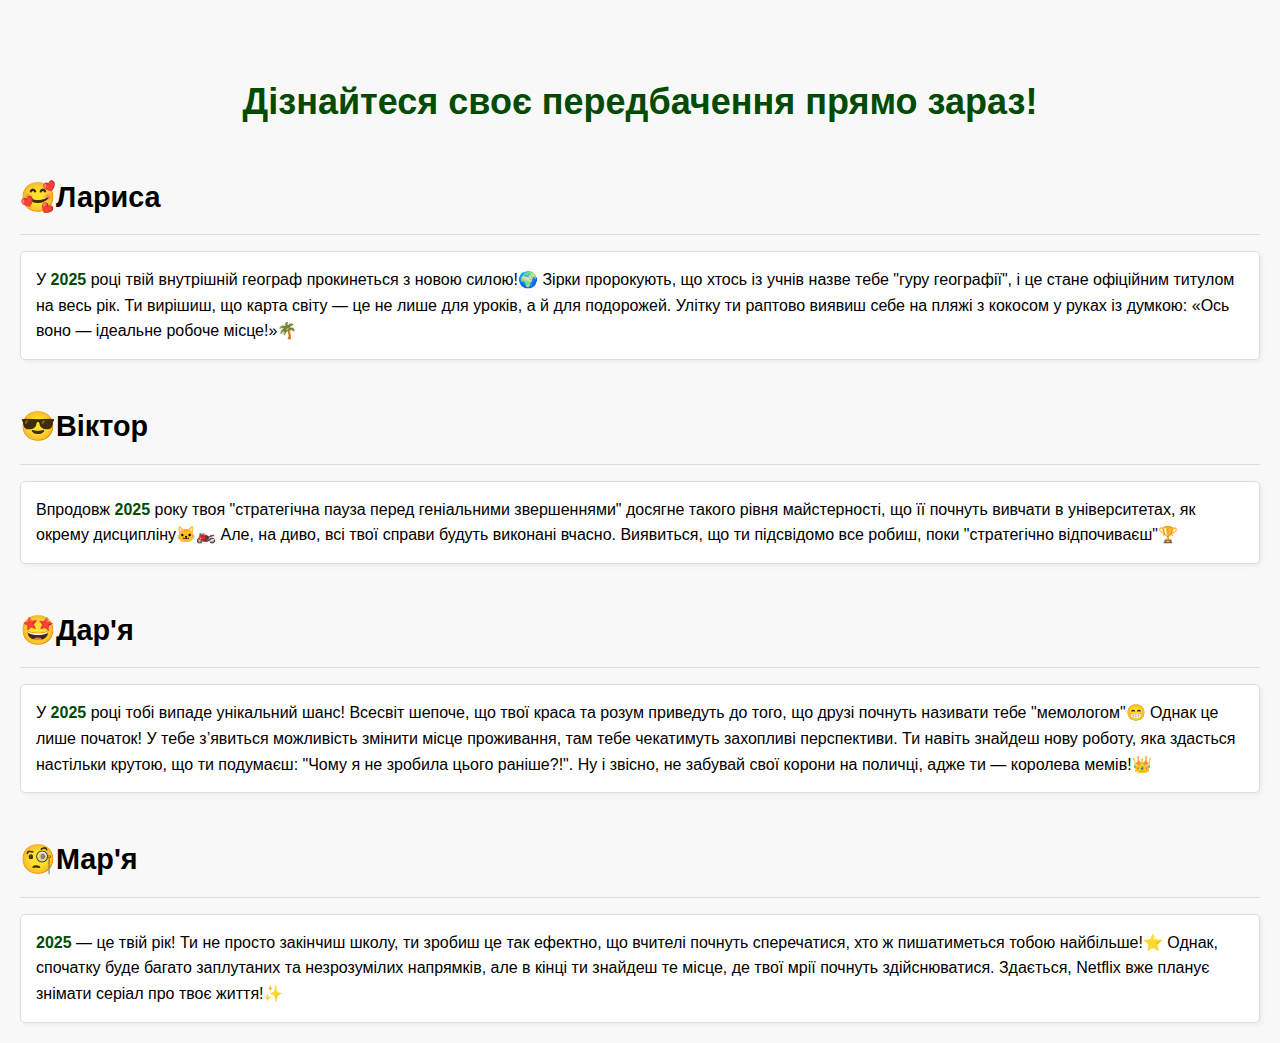
==== prediction.html @ e1f783ae "Add files via upload" ====
<!DOCTYPE html>
<html lang="en">
  <head>
    <meta charset="UTF-8" />
    <meta name="viewport" content="width=device-width, initial-scale=1.0" />
    <link rel="icon" type="image/jpg" href="images/favicon.jpg" />
    <link rel="stylesheet" href="style-prediction.css" />
    <title>Передбачення</title>
  </head>
  <body>
    <header>
      <img src="images/christmas-header.jpg" alt="" />
      <h1>Дізнайтеся своє передбачення прямо зараз!</h1>
    </header>
    <h2 class="name">🥰Лариса</h2>
    <p class="prediction">
      У <span class="highlight">2025</span> році твій внутрішній географ
      прокинеться з новою силою!🌍 Зірки пророкують, що хтось із учнів назве
      тебе "гуру географії", і це стане офіційним титулом на весь рік. Ти
      вирішиш, що карта світу — це не лише для уроків, а й для подорожей. Улітку
      ти раптово виявиш себе на пляжі з кокосом у руках із думкою: «Ось воно —
      ідеальне робоче місце!»🌴
    </p>
    <h2 class="name">😎Віктор</h2>
    <p class="prediction">
      Впродовж <span class="highlight">2025</span> року твоя "стратегічна пауза
      перед геніальними звершеннями" досягне такого рівня майстерності, що її
      почнуть вивчати в університетах, як окрему дисципліну🐱‍🏍 Але, на диво, всі
      твої справи будуть виконані вчасно. Виявиться, що ти підсвідомо все робиш,
      поки "стратегічно відпочиваєш"🏆
    </p>
    <h2 class="name">🤩Дар'я</h2>
    <p class="prediction">
      У <span class="highlight">2025</span> році тобі випаде унікальний шанс!
      Всесвіт шепоче, що твої краса та розум приведуть до того, що друзі почнуть
      називати тебе "мемологом"😁 Однак це лише початок! У тебе з’явиться
      можливість змінити місце проживання, там тебе чекатимуть захопливі
      перспективи. Ти навіть знайдеш нову роботу, яка здасться настільки крутою,
      що ти подумаєш: "Чому я не зробила цього раніше?!". Ну і звісно, не
      забувай свої корони на поличці, адже ти — королева мемів!👑
    </p>
    <h2 class="name">🧐Мар'я</h2>
    <p class="prediction">
      <span class="highlight">2025</span> — це твій рік! Ти не просто
      закінчиш школу, ти зробиш це так ефектно, що вчителі почнуть сперечатися,
      хто ж пишатиметься тобою найбільше!⭐ Однак, спочатку буде багато
      заплутаних та незрозумілих напрямків, але в кінці ти знайдеш те місце, де
      твої мрії почнуть здійснюватися. Здається, Netflix вже планує знімати
      серіал про твоє життя!✨
    </p>
  </body>
</html>
---- style-prediction.css ----
body {
  font-family: "Gill Sans", "Gill Sans MT", Calibri, "Trebuchet MS", sans-serif;
  line-height: 1.6; /* Міжрядковий інтервал для кращої читабельності */
  margin: 20px; /* Відступи від країв сторінки */
  background-color: #f8f8f8; /* Фоновий колір */
  color: #000000; /* Колір тексту */
}

header {
  text-align: center; /* Центрує текст під зображенням */
  font-size: 18px; /* Розмір тексту */
  font-weight: bold; /* Жирний текст */
  color: #034b03; /* Колір тексту */
  background-image: url(../images/christmas-header.jpg);
  background-repeat: no-repeat;
}

h2 {
  font-size: 1.8em; /* Розмір заголовків */
  margin-top: 1.5em; /* Відступ зверху для заголовків */
  margin-bottom: 0.5em; /* Відступ знизу для заголовків */
  color: #000000; /* Колір заголовків */
  border-bottom: 1px solid #ddd; /* Лінія під заголовком */
  padding-bottom: 0.5em;
}

.name {
  font-weight: bold; /* Жирний шрифт для імен */
}

.prediction {
  margin-bottom: 1em; /* Відступ між прогнозами */
  padding: 15px; /* Внутрішні відступи для блоку прогнозу */
  border: 1px solid #ddd; /* Рамка навколо блоку прогнозу */
  border-radius: 5px; /* Закруглені кути рамки */
  background-color: #fff; /* Білий фон для блоку прогнозу */
  box-shadow: 2px 2px 5px rgba(0, 0, 0, 0.05); /* Легка тінь для об'єму */
}

.highlight {
  font-weight: bold; /* Жирний шрифт для виділених елементів */
  color: #034b03; /* Синій колір для виділення (можна змінити) */
}
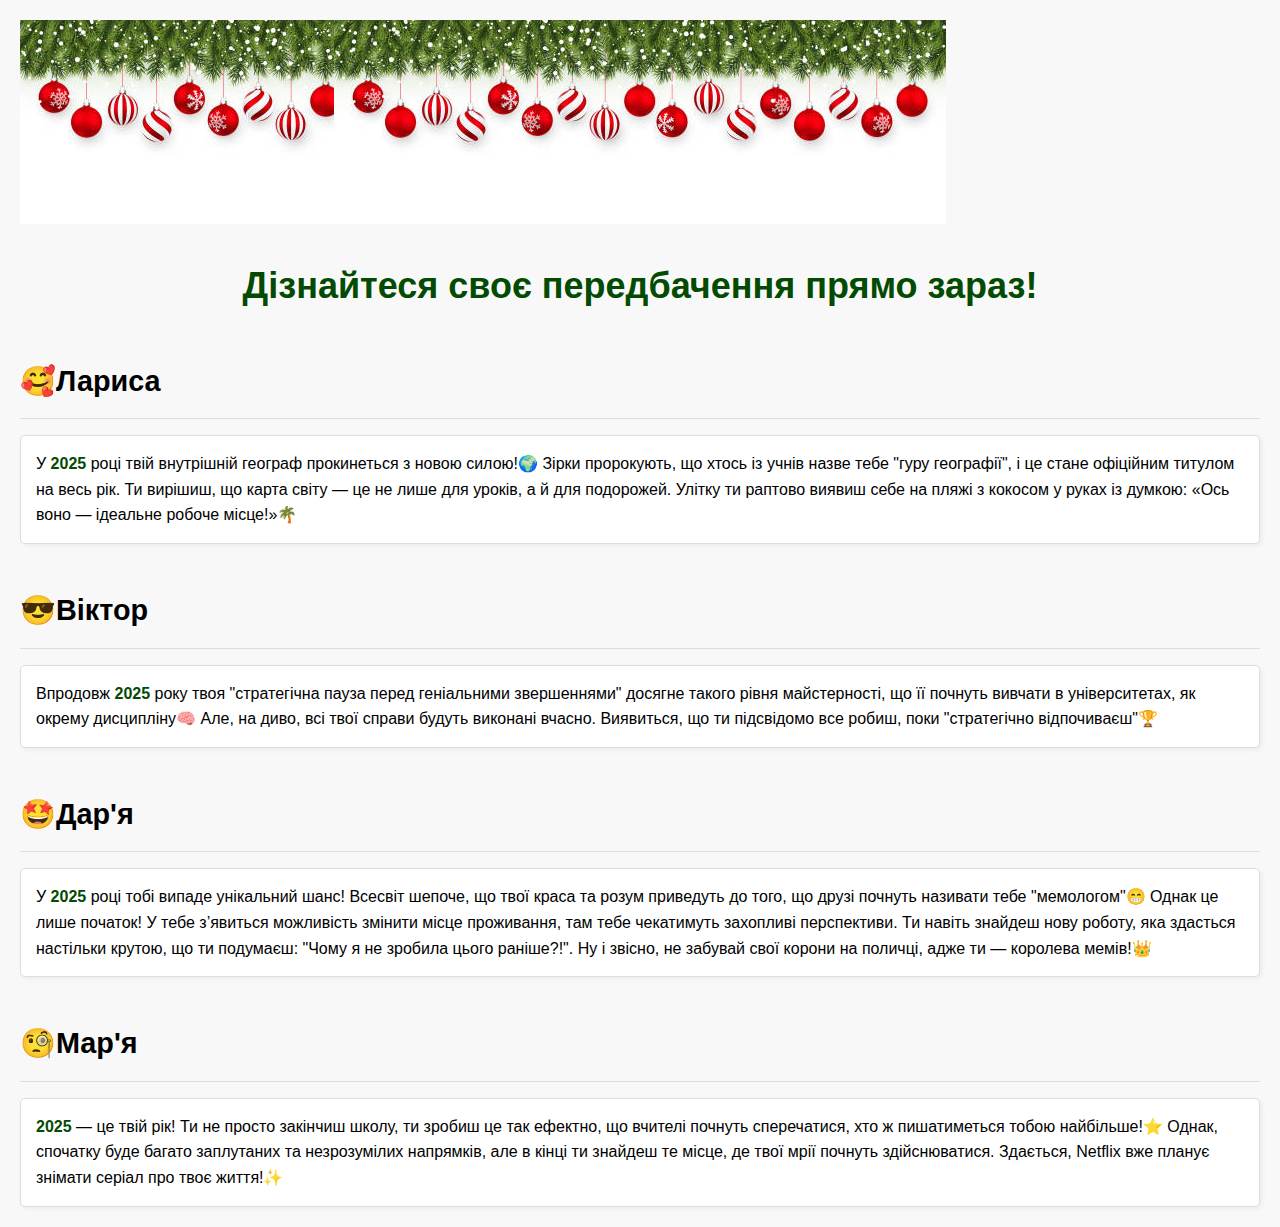
==== commit ced4b6b1: "Update prediction.html" ====
--- a/prediction.html
+++ b/prediction.html
@@ -25,7 +25,7 @@
     <p class="prediction">
       Впродовж <span class="highlight">2025</span> року твоя "стратегічна пауза
       перед геніальними звершеннями" досягне такого рівня майстерності, що її
-      почнуть вивчати в університетах, як окрему дисципліну🐱‍🏍 Але, на диво, всі
+      почнуть вивчати в університетах, як окрему дисципліну🧠 Але, на диво, всі
       твої справи будуть виконані вчасно. Виявиться, що ти підсвідомо все робиш,
       поки "стратегічно відпочиваєш"🏆
     </p>
